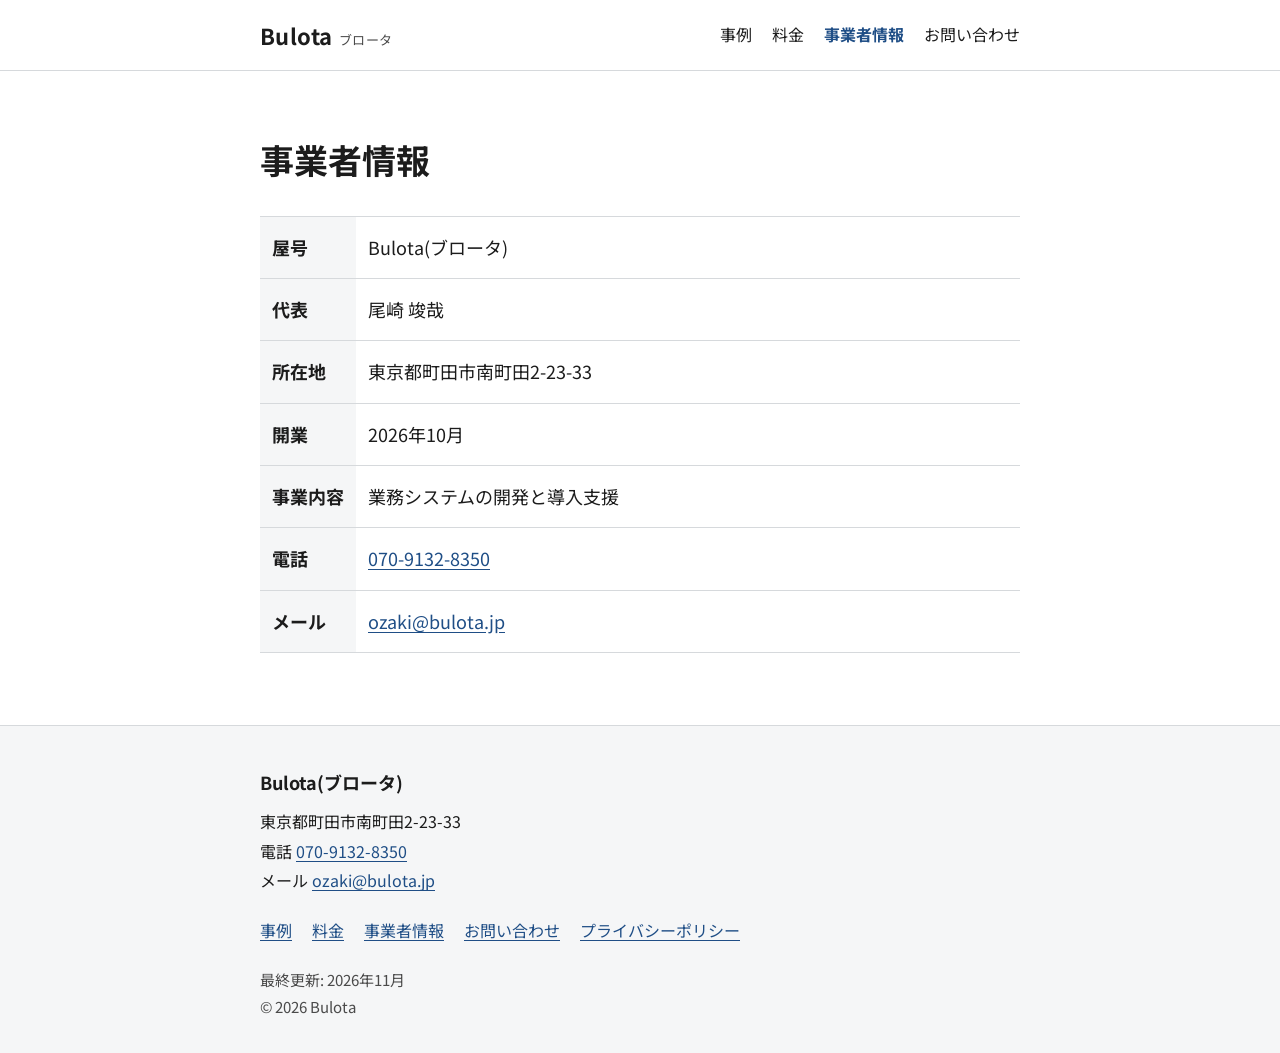
==== about.html @ a1584c13 "サイトを4ページ構成に作り直し(トップ・事例・事業者情報・プライバシーポリシー) - 白地・差し色1色・本文17px以上の落ち着いたデザインに変更 - 中小EC向けの文言・デモ動画・noteリンクを削" ====
<!DOCTYPE html>
<html lang="ja">
<head>
<meta charset="UTF-8">
<meta name="viewport" content="width=device-width, initial-scale=1">
<title>事業者情報｜Bulota(ブロータ)</title>
<meta name="description" content="Bulota(ブロータ)の事業者情報。代表 尾崎 竣哉。東京都町田市。業務システムの開発と導入支援。">
<link rel="icon" href="assets/icon_clean.svg" type="image/svg+xml">
<link rel="preconnect" href="https://fonts.googleapis.com">
<link rel="preconnect" href="https://fonts.gstatic.com" crossorigin>
<link href="https://fonts.googleapis.com/css2?family=Noto+Sans+JP:wght@400;700&display=swap" rel="stylesheet">
<link rel="stylesheet" href="styles.css">
</head>
<body>

<header class="site-header">
  <div class="wrap header-inner">
    <a class="brand" href="index.html">Bulota<span class="brand-kana">ブロータ</span></a>
    <nav class="nav" aria-label="メニュー">
      <a href="works.html">事例</a>
      <a href="index.html#price">料金</a>
      <a href="about.html" aria-current="page">事業者情報</a>
      <a href="index.html#contact">お問い合わせ</a>
    </nav>
  </div>
</header>

<main>

  <div class="page-head">
    <div class="wrap">
      <h1 class="page-title">事業者情報</h1>
    </div>
  </div>

  <section class="section" style="padding-top:24px">
    <div class="wrap">
      <table class="table">
        <tbody>
          <tr><th scope="row">屋号</th><td>Bulota(ブロータ)</td></tr>
          <tr><th scope="row">代表</th><td>尾崎 竣哉</td></tr>
          <tr><th scope="row">所在地</th><td>東京都町田市南町田2-23-33</td></tr>
          <tr><th scope="row">開業</th><td>2026年10月</td></tr>
          <tr><th scope="row">事業内容</th><td>業務システムの開発と導入支援</td></tr>
          <tr><th scope="row">電話</th><td><a href="tel:070-9132-8350">070-9132-8350</a></td></tr>
          <tr><th scope="row">メール</th><td><a href="mailto:ozaki@bulota.jp">ozaki@bulota.jp</a></td></tr>
        </tbody>
      </table>
    </div>
  </section>

</main>

<footer class="footer">
  <div class="wrap">
    <p class="footer-name">Bulota(ブロータ)</p>
    <address class="footer-info">
      東京都町田市南町田2-23-33<br>
      電話 <a href="tel:070-9132-8350">070-9132-8350</a><br>
      メール <a href="mailto:ozaki@bulota.jp">ozaki@bulota.jp</a>
    </address>
    <nav class="footer-nav" aria-label="フッターメニュー">
      <a href="works.html">事例</a>
      <a href="index.html#price">料金</a>
      <a href="about.html">事業者情報</a>
      <a href="index.html#contact">お問い合わせ</a>
      <a href="privacy.html">プライバシーポリシー</a>
    </nav>
    <p class="footer-meta">最終更新: 2026年11月<br>&copy; 2026 Bulota</p>
  </div>
</footer>

</body>
</html>
---- styles.css ----
/* Bulota — 共通スタイル
   方針: 白地に濃い文字、差し色は --accent の1色だけ。動きと飾りは入れない。
   本文はスマホで17px(16px以上)、PCで18px。 */

:root {
  --text: #1c1c1c;
  --text-sub: #4a4a4a;
  --bg: #ffffff;
  --bg-soft: #f5f6f7;   /* 区切り用の薄いグレー(色ではない) */
  --line: #d6d9dc;
  --accent: #1f4e86;    /* 差し色。リンク・ボタン・見出しの印に使う */
  --accent-dark: #173b66;
  --wrap: 760px;
  --gutter: 16px;
}

*,
*::before,
*::after { box-sizing: border-box; }

html { -webkit-text-size-adjust: 100%; }

body {
  margin: 0;
  background: var(--bg);
  color: var(--text);
  font-family: "Noto Sans JP", "Hiragino Kaku Gothic ProN", "Hiragino Sans", "Yu Gothic", "Meiryo", sans-serif;
  font-size: 17px;
  line-height: 1.85;
  overflow-wrap: anywhere;
}

@media (min-width: 760px) {
  body { font-size: 18px; }
}

img { max-width: 100%; height: auto; }

a { color: var(--accent); text-underline-offset: 3px; }
a:hover { color: var(--accent-dark); }
a:focus-visible,
.btn:focus-visible { outline: 3px solid var(--accent); outline-offset: 3px; }

h1, h2, h3 { line-height: 1.45; margin: 0; }
p { margin: 0 0 1em; }
p:last-child { margin-bottom: 0; }

.wrap {
  max-width: calc(var(--wrap) + var(--gutter) * 2);
  margin: 0 auto;
  padding: 0 var(--gutter);
}

/* 和文の途中で折り返させたくないまとまり */
.ph { display: inline-block; }

/* ---------- ヘッダー ---------- */
.site-header {
  border-bottom: 1px solid var(--line);
  background: var(--bg);
}
.header-inner {
  display: flex;
  flex-wrap: wrap;
  align-items: center;
  justify-content: space-between;
  gap: 8px 24px;
  padding-top: 14px;
  padding-bottom: 14px;
}
.brand {
  color: var(--text);
  text-decoration: none;
  font-weight: 700;
  font-size: 22px;
  letter-spacing: 0.02em;
  line-height: 1.2;
}
.brand-kana {
  font-size: 13px;
  font-weight: 400;
  color: var(--text-sub);
  margin-left: 6px;
}
.nav {
  display: flex;
  flex-wrap: wrap;
  gap: 4px 20px;
}
.nav a {
  color: var(--text);
  text-decoration: none;
  font-size: 16px;
  padding: 6px 0;
}
.nav a:hover { color: var(--accent); text-decoration: underline; }
.nav a[aria-current="page"] {
  color: var(--accent);
  font-weight: 700;
}

/* ---------- セクション ---------- */
.section { padding: 56px 0; }
.section + .section { border-top: 1px solid var(--line); }
.section-soft { background: var(--bg-soft); }

.section-title {
  font-size: 24px;
  margin-bottom: 24px;
  padding-left: 14px;
  border-left: 5px solid var(--accent);
}
@media (min-width: 760px) {
  .section { padding: 72px 0; }
  .section-title { font-size: 28px; }
}

/* ---------- トップ: 冒頭 ---------- */
.hero { padding: 56px 0 60px; }
.hero-title {
  font-size: 28px;
  margin-bottom: 20px;
}
.hero-lead {
  color: var(--text-sub);
  margin-bottom: 32px;
}
@media (min-width: 760px) {
  .hero { padding: 88px 0 92px; }
  .hero-title { font-size: 40px; }
}

/* ---------- ボタン ---------- */
.btn {
  display: inline-block;
  background: var(--accent);
  color: #fff;
  text-decoration: none;
  font-weight: 700;
  font-size: 18px;
  line-height: 1.4;
  padding: 16px 28px;
  border-radius: 6px;
  text-align: center;
}
.btn:hover { background: var(--accent-dark); color: #fff; }
@media (max-width: 480px) {
  .btn { display: block; width: 100%; }
}

/* ---------- 箇条書き ---------- */
.list {
  margin: 0;
  padding: 0;
  list-style: none;
}
.list > li {
  position: relative;
  padding: 14px 0 14px 22px;
  border-bottom: 1px solid var(--line);
}
.list > li:first-child { border-top: 1px solid var(--line); }
.list > li::before {
  content: "";
  position: absolute;
  left: 2px;
  top: calc(14px + 0.75em);
  width: 8px;
  height: 8px;
  background: var(--accent);
}

/* ---------- 事例(トップの一覧) ---------- */
.case-list {
  margin: 0 0 24px;
  padding: 0;
  list-style: none;
}
.case-list > li {
  padding: 16px 0;
  border-bottom: 1px solid var(--line);
}
.case-list > li:first-child { border-top: 1px solid var(--line); }
.case-name {
  display: block;
  font-weight: 700;
}
.more-link { font-weight: 700; }

/* ---------- 表(料金・事業者情報) ---------- */
.table {
  width: 100%;
  border-collapse: collapse;
  margin: 0;
}
.table th,
.table td {
  text-align: left;
  vertical-align: top;
  padding: 14px 12px;
  border-bottom: 1px solid var(--line);
}
.table tr:first-child th,
.table tr:first-child td { border-top: 1px solid var(--line); }
.table th {
  font-weight: 700;
  white-space: nowrap;
  width: 1%;
  background: var(--bg-soft);
}
.table .note {
  display: block;
  font-size: 0.9em;
  color: var(--text-sub);
}
/* スマホでは見出しと値を縦に積む */
@media (max-width: 560px) {
  .table,
  .table tbody,
  .table tr,
  .table th,
  .table td { display: block; width: 100%; }
  .table th { border-bottom: 0; padding-bottom: 6px; white-space: normal; }
  .table td { padding-top: 6px; }
  .table tr:first-child td { border-top: 0; }
}

/* ---------- 進め方 ---------- */
.steps {
  margin: 0;
  padding: 0;
  list-style: none;
  counter-reset: step;
}
.steps > li {
  counter-increment: step;
  display: flex;
  align-items: baseline;
  gap: 14px;
  padding: 14px 0;
  border-bottom: 1px solid var(--line);
  font-weight: 700;
}
.steps > li:first-child { border-top: 1px solid var(--line); }
.steps > li::before {
  content: counter(step);
  flex: none;
  width: 32px;
  height: 32px;
  line-height: 32px;
  text-align: center;
  border-radius: 50%;
  background: var(--accent);
  color: #fff;
  font-size: 16px;
}
.step-free {
  font-weight: 400;
  color: var(--text-sub);
}

/* ---------- 代表 ---------- */
.profile {
  display: flex;
  flex-wrap: wrap;
  gap: 24px;
  align-items: flex-start;
}
.profile-photo {
  flex: none;
  width: 160px;
  height: 160px;
  object-fit: cover;
  border-radius: 6px;
}
.profile-body { flex: 1 1 280px; }
.profile-name {
  font-size: 22px;
  font-weight: 700;
  margin-bottom: 4px;
}
.profile-kana {
  display: block;
  font-size: 15px;
  font-weight: 400;
  color: var(--text-sub);
  margin-bottom: 12px;
}

/* ---------- お問い合わせ ---------- */
.contact-list {
  margin: 24px 0 0;
  padding: 0;
  list-style: none;
}
.contact-list > li {
  padding: 16px 0;
  border-bottom: 1px solid var(--line);
}
.contact-list > li:first-child { border-top: 1px solid var(--line); }
.contact-label {
  display: block;
  font-weight: 700;
}
.contact-value {
  font-size: 20px;
  font-weight: 700;
}
.contact-sub {
  display: block;
  color: var(--text-sub);
}
.form-embed iframe {
  display: block;
  width: 100%;
  min-height: 900px;
  border: 1px solid var(--line);
  margin-top: 8px;
}
.small {
  font-size: 0.9em;
  color: var(--text-sub);
}

/* ---------- 下層ページ ---------- */
.page-head { padding: 48px 0 8px; }
.page-title { font-size: 28px; }
@media (min-width: 760px) {
  .page-head { padding: 64px 0 8px; }
  .page-title { font-size: 34px; }
}
.notice {
  background: var(--bg-soft);
  border-left: 5px solid var(--line);
  padding: 16px 18px;
  color: var(--text-sub);
}

.case + .case { margin-top: 48px; }
.case-title {
  font-size: 22px;
  margin-bottom: 4px;
}
.case-period {
  color: var(--text-sub);
  margin-bottom: 16px;
}
.case-dl { margin: 0; }
.case-dl dt {
  font-weight: 700;
  color: var(--accent);
  margin-top: 14px;
}
.case-dl dd { margin: 2px 0 0; }

.policy h2 {
  font-size: 20px;
  margin: 36px 0 10px;
}
.policy h2:first-child { margin-top: 0; }
.policy ul { padding-left: 1.4em; margin: 0 0 1em; }

/* ---------- フッター ---------- */
.footer {
  border-top: 1px solid var(--line);
  background: var(--bg-soft);
  padding: 40px 0 32px;
  font-size: 16px;
}
.footer-name {
  font-weight: 700;
  font-size: 18px;
  margin-bottom: 8px;
}
.footer-info {
  margin: 0 0 20px;
  font-style: normal;
}
.footer-nav {
  display: flex;
  flex-wrap: wrap;
  gap: 6px 20px;
  margin-bottom: 20px;
}
.footer-meta {
  color: var(--text-sub);
  font-size: 15px;
  margin: 0;
}
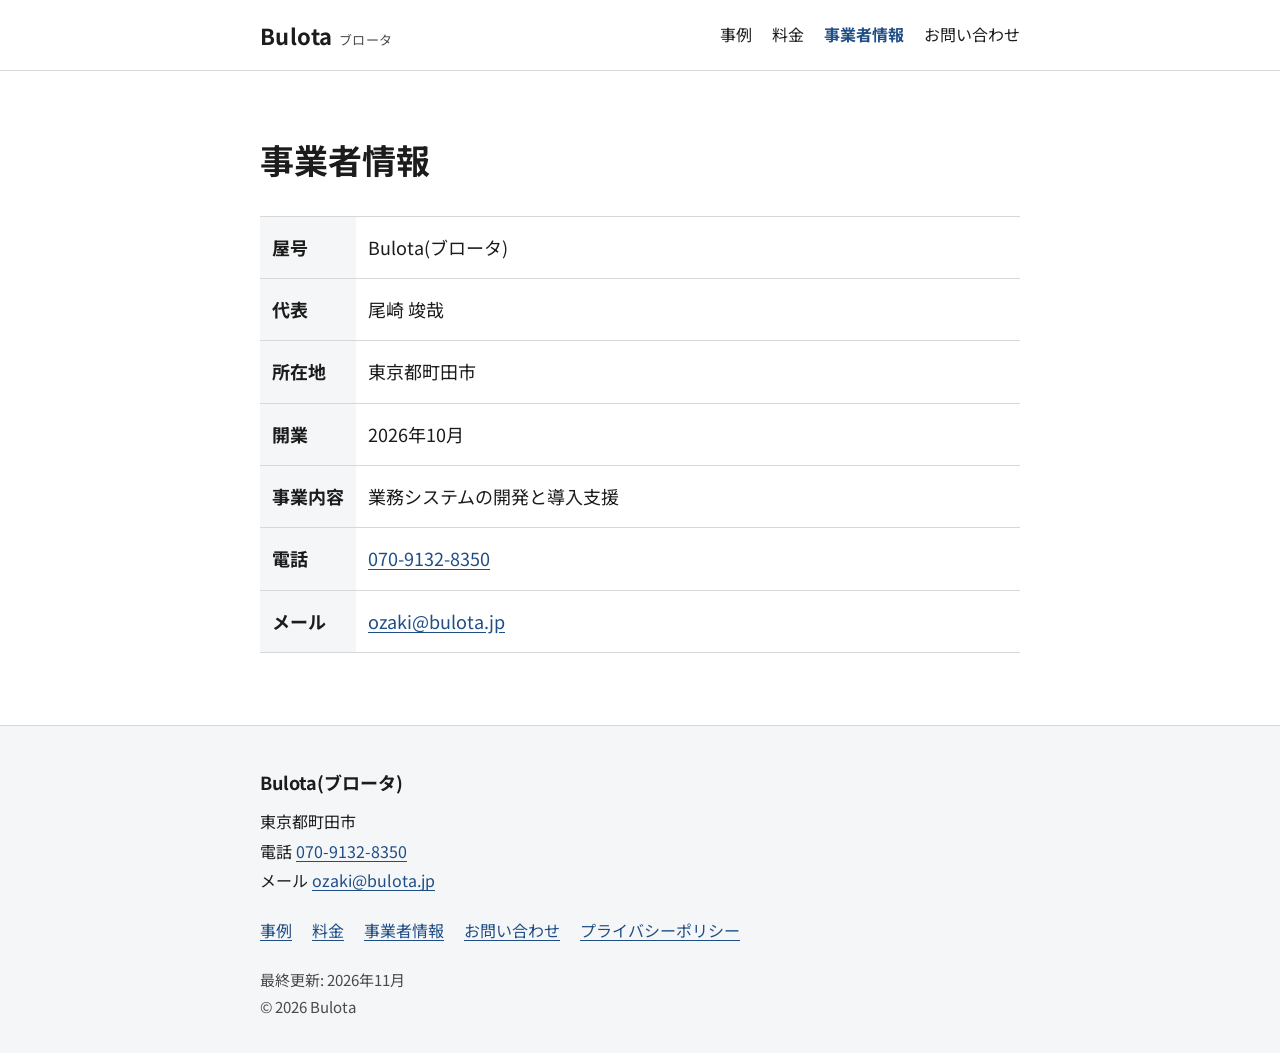
==== commit b2d41f47: "所在地を「東京都町田市」までに(番地を外す)・事例の建築業と製造業を確認が取れるまで非表示に - 4ページのフッター、事業者情報の所在地、プライバシーポリシーの事業者の住所 - index.html " ====
--- a/about.html
+++ b/about.html
@@ -39,7 +39,7 @@
         <tbody>
           <tr><th scope="row">屋号</th><td>Bulota(ブロータ)</td></tr>
           <tr><th scope="row">代表</th><td>尾崎 竣哉</td></tr>
-          <tr><th scope="row">所在地</th><td>東京都町田市南町田2-23-33</td></tr>
+          <tr><th scope="row">所在地</th><td>東京都町田市</td></tr>
           <tr><th scope="row">開業</th><td>2026年10月</td></tr>
           <tr><th scope="row">事業内容</th><td>業務システムの開発と導入支援</td></tr>
           <tr><th scope="row">電話</th><td><a href="tel:070-9132-8350">070-9132-8350</a></td></tr>
@@ -55,7 +55,7 @@
   <div class="wrap">
     <p class="footer-name">Bulota(ブロータ)</p>
     <address class="footer-info">
-      東京都町田市南町田2-23-33<br>
+      東京都町田市<br>
       電話 <a href="tel:070-9132-8350">070-9132-8350</a><br>
       メール <a href="mailto:ozaki@bulota.jp">ozaki@bulota.jp</a>
     </address>
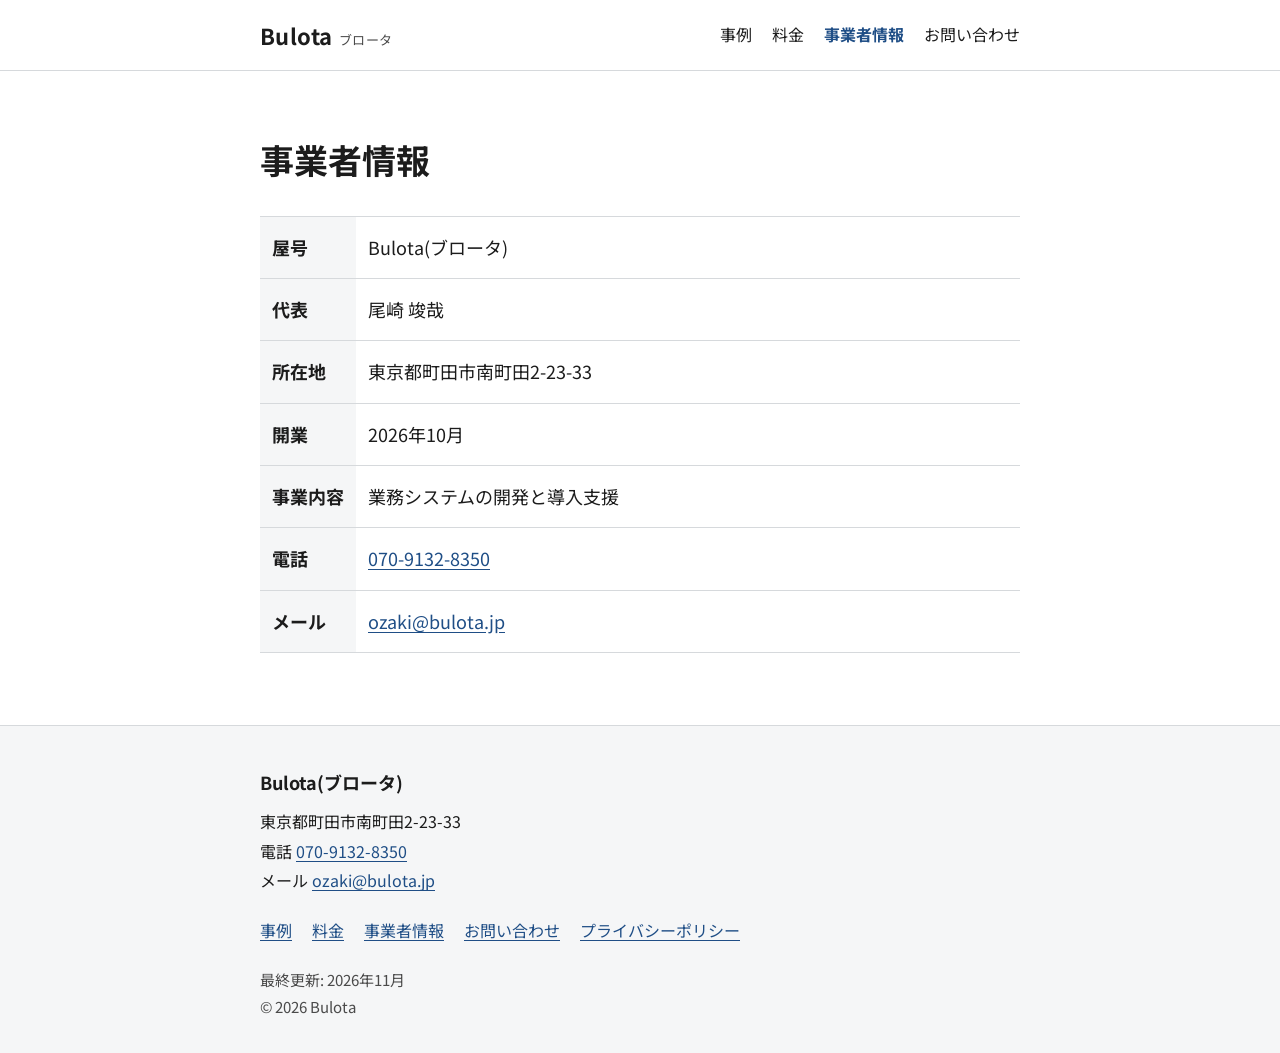
==== commit 419ce221: "所在地を番地まで戻す・隠していた事例(建築業・製造業)をファイルから消す - 4ページのフッター、事業者情報の所在地、プライバシーポリシーの事業者の住所を「東京都町田市南町田2-23-33」に - i" ====
--- a/about.html
+++ b/about.html
@@ -39,7 +39,7 @@
         <tbody>
           <tr><th scope="row">屋号</th><td>Bulota(ブロータ)</td></tr>
           <tr><th scope="row">代表</th><td>尾崎 竣哉</td></tr>
-          <tr><th scope="row">所在地</th><td>東京都町田市</td></tr>
+          <tr><th scope="row">所在地</th><td>東京都町田市南町田2-23-33</td></tr>
           <tr><th scope="row">開業</th><td>2026年10月</td></tr>
           <tr><th scope="row">事業内容</th><td>業務システムの開発と導入支援</td></tr>
           <tr><th scope="row">電話</th><td><a href="tel:070-9132-8350">070-9132-8350</a></td></tr>
@@ -55,7 +55,7 @@
   <div class="wrap">
     <p class="footer-name">Bulota(ブロータ)</p>
     <address class="footer-info">
-      東京都町田市<br>
+      東京都町田市南町田2-23-33<br>
       電話 <a href="tel:070-9132-8350">070-9132-8350</a><br>
       メール <a href="mailto:ozaki@bulota.jp">ozaki@bulota.jp</a>
     </address>
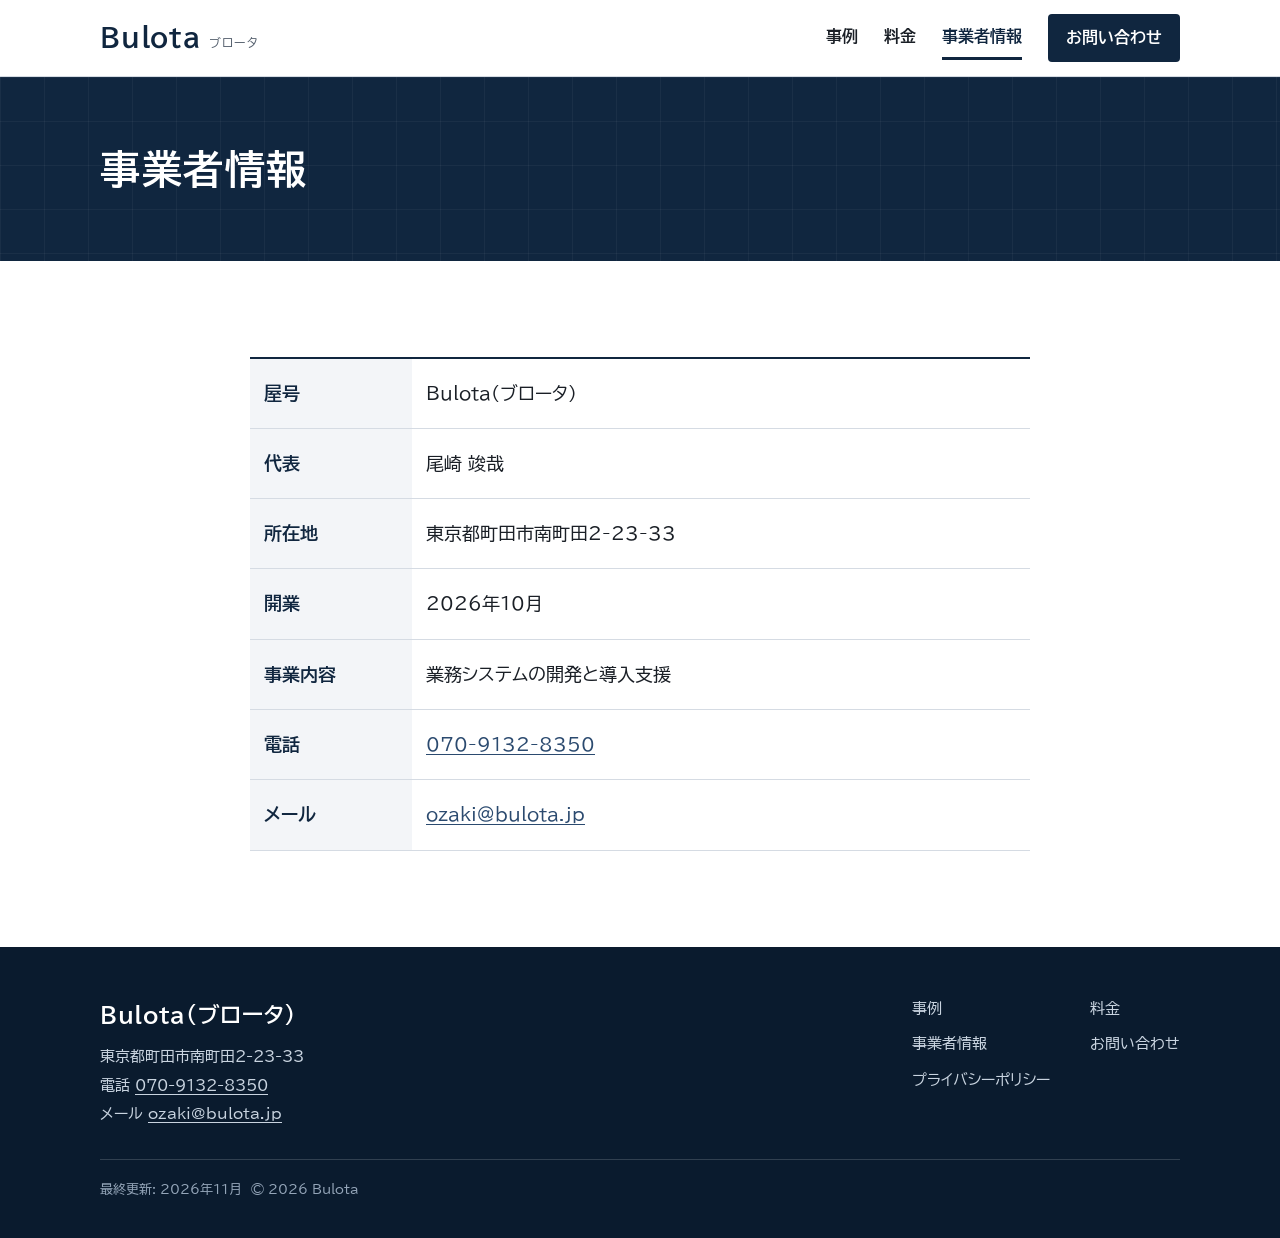
==== commit 98d31d05: "見た目を作り直し(紺と白・朱は数字と印だけ・BIZ UDPGothic)、お問い合わせフォームを埋め込み - Googleフォームを #contact に埋め込み。高さは実測に合わせて PC 1,40" ====
--- a/about.html
+++ b/about.html
@@ -8,7 +8,7 @@
 <link rel="icon" href="assets/icon_clean.svg" type="image/svg+xml">
 <link rel="preconnect" href="https://fonts.googleapis.com">
 <link rel="preconnect" href="https://fonts.gstatic.com" crossorigin>
-<link href="https://fonts.googleapis.com/css2?family=Noto+Sans+JP:wght@400;700&display=swap" rel="stylesheet">
+<link href="https://fonts.googleapis.com/css2?family=BIZ+UDPGothic:wght@400;700&display=swap" rel="stylesheet">
 <link rel="stylesheet" href="styles.css">
 </head>
 <body>
@@ -20,7 +20,7 @@
       <a href="works.html">事例</a>
       <a href="index.html#price">料金</a>
       <a href="about.html" aria-current="page">事業者情報</a>
-      <a href="index.html#contact">お問い合わせ</a>
+      <a class="nav-cta" href="index.html#contact">お問い合わせ</a>
     </nav>
   </div>
 </header>
@@ -33,8 +33,8 @@
     </div>
   </div>
 
-  <section class="section" style="padding-top:24px">
-    <div class="wrap">
+  <section class="section">
+    <div class="wrap narrow">
       <table class="table">
         <tbody>
           <tr><th scope="row">屋号</th><td>Bulota(ブロータ)</td></tr>
@@ -53,20 +53,24 @@
 
 <footer class="footer">
   <div class="wrap">
-    <p class="footer-name">Bulota(ブロータ)</p>
-    <address class="footer-info">
-      東京都町田市南町田2-23-33<br>
-      電話 <a href="tel:070-9132-8350">070-9132-8350</a><br>
-      メール <a href="mailto:ozaki@bulota.jp">ozaki@bulota.jp</a>
-    </address>
-    <nav class="footer-nav" aria-label="フッターメニュー">
-      <a href="works.html">事例</a>
-      <a href="index.html#price">料金</a>
-      <a href="about.html">事業者情報</a>
-      <a href="index.html#contact">お問い合わせ</a>
-      <a href="privacy.html">プライバシーポリシー</a>
-    </nav>
-    <p class="footer-meta">最終更新: 2026年11月<br>&copy; 2026 Bulota</p>
+    <div class="footer-grid">
+      <div>
+        <p class="footer-name">Bulota(ブロータ)</p>
+        <address class="footer-info">
+          東京都町田市南町田2-23-33<br>
+          電話 <a href="tel:070-9132-8350">070-9132-8350</a><br>
+          メール <a href="mailto:ozaki@bulota.jp">ozaki@bulota.jp</a>
+        </address>
+      </div>
+      <nav class="footer-nav" aria-label="フッターメニュー">
+        <a href="works.html">事例</a>
+        <a href="index.html#price">料金</a>
+        <a href="about.html">事業者情報</a>
+        <a href="index.html#contact">お問い合わせ</a>
+        <a href="privacy.html">プライバシーポリシー</a>
+      </nav>
+    </div>
+    <p class="footer-meta">最終更新: 2026年11月　&copy; 2026 Bulota</p>
   </div>
 </footer>
 
--- a/styles.css
+++ b/styles.css
@@ -1,389 +1,271 @@
-/* Bulota — 共通スタイル
-   方針: 白地に濃い文字、差し色は --accent の1色だけ。動きと飾りは入れない。
-   本文はスマホで17px(16px以上)、PCで18px。 */
+/* Bulota — 共通スタイル(2026-11-27 見た目を作り直し)
+   方針: 墨紺と白。朱色は「結果の数字」と「済の印」にだけ使う。
+   帳票(伝票・見積書)の罫線を、区切りと表の形に使う。
+   本文はスマホで17px、PCで18px。動きは入れない。 */
 
 :root {
-  --text: #1c1c1c;
-  --text-sub: #4a4a4a;
-  --bg: #ffffff;
-  --bg-soft: #f5f6f7;   /* 区切り用の薄いグレー(色ではない) */
-  --line: #d6d9dc;
-  --accent: #1f4e86;    /* 差し色。リンク・ボタン・見出しの印に使う */
-  --accent-dark: #173b66;
-  --wrap: 760px;
-  --gutter: 16px;
-}
-
-*,
-*::before,
-*::after { box-sizing: border-box; }
-
-html { -webkit-text-size-adjust: 100%; }
+  --ink: #10263f;        /* 墨紺。帯・見出し・ボタン */
+  --ink-deep: #0a1b2e;   /* フッター */
+  --ink-soft: #2b4a6f;   /* リンク */
+  --text: #1a1f26;
+  --text-sub: #55606e;
+  --paper: #f3f5f8;      /* 薄い区切りの地 */
+  --line: #d5dbe3;
+  --white: #ffffff;
+  --shu: #c4372b;        /* 朱。数字と印だけ */
+  --wrap: 1080px;
+  --gutter: 20px;
+}
+
+*, *::before, *::after { box-sizing: border-box; }
+html { -webkit-text-size-adjust: 100%; scroll-behavior: auto; }
 
 body {
   margin: 0;
-  background: var(--bg);
+  background: var(--white);
   color: var(--text);
-  font-family: "Noto Sans JP", "Hiragino Kaku Gothic ProN", "Hiragino Sans", "Yu Gothic", "Meiryo", sans-serif;
+  font-family: "BIZ UDPGothic", "Hiragino Kaku Gothic ProN", "Hiragino Sans", "Yu Gothic", "Meiryo", sans-serif;
   font-size: 17px;
   line-height: 1.85;
   overflow-wrap: anywhere;
 }
-
-@media (min-width: 760px) {
-  body { font-size: 18px; }
-}
-
-img { max-width: 100%; height: auto; }
-
-a { color: var(--accent); text-underline-offset: 3px; }
-a:hover { color: var(--accent-dark); }
-a:focus-visible,
-.btn:focus-visible { outline: 3px solid var(--accent); outline-offset: 3px; }
-
-h1, h2, h3 { line-height: 1.45; margin: 0; }
+@media (min-width: 900px) { body { font-size: 18px; } }
+
+img, svg { max-width: 100%; height: auto; }
+a { color: var(--ink-soft); text-underline-offset: 3px; }
+a:hover { color: var(--ink); }
+a:focus-visible, .btn:focus-visible { outline: 3px solid #f0b429; outline-offset: 3px; }
+h1, h2, h3 { line-height: 1.4; margin: 0; font-weight: 700; }
 p { margin: 0 0 1em; }
 p:last-child { margin-bottom: 0; }
-
-.wrap {
-  max-width: calc(var(--wrap) + var(--gutter) * 2);
-  margin: 0 auto;
-  padding: 0 var(--gutter);
-}
-
-/* 和文の途中で折り返させたくないまとまり */
+ul, ol { margin: 0; padding: 0; list-style: none; }
+
+.wrap { max-width: calc(var(--wrap) + var(--gutter) * 2); margin: 0 auto; padding: 0 var(--gutter); }
 .ph { display: inline-block; }
-
-/* ---------- ヘッダー ---------- */
-.site-header {
-  border-bottom: 1px solid var(--line);
-  background: var(--bg);
-}
-.header-inner {
-  display: flex;
-  flex-wrap: wrap;
-  align-items: center;
-  justify-content: space-between;
-  gap: 8px 24px;
-  padding-top: 14px;
-  padding-bottom: 14px;
-}
-.brand {
-  color: var(--text);
-  text-decoration: none;
-  font-weight: 700;
-  font-size: 22px;
-  letter-spacing: 0.02em;
-  line-height: 1.2;
-}
-.brand-kana {
-  font-size: 13px;
-  font-weight: 400;
-  color: var(--text-sub);
-  margin-left: 6px;
-}
-.nav {
-  display: flex;
-  flex-wrap: wrap;
-  gap: 4px 20px;
-}
-.nav a {
-  color: var(--text);
-  text-decoration: none;
-  font-size: 16px;
-  padding: 6px 0;
-}
-.nav a:hover { color: var(--accent); text-decoration: underline; }
-.nav a[aria-current="page"] {
-  color: var(--accent);
-  font-weight: 700;
-}
-
-/* ---------- セクション ---------- */
-.section { padding: 56px 0; }
-.section + .section { border-top: 1px solid var(--line); }
-.section-soft { background: var(--bg-soft); }
-
-.section-title {
-  font-size: 24px;
-  margin-bottom: 24px;
-  padding-left: 14px;
-  border-left: 5px solid var(--accent);
-}
-@media (min-width: 760px) {
-  .section { padding: 72px 0; }
-  .section-title { font-size: 28px; }
-}
-
-/* ---------- トップ: 冒頭 ---------- */
-.hero { padding: 56px 0 60px; }
-.hero-title {
-  font-size: 28px;
-  margin-bottom: 20px;
-}
-.hero-lead {
-  color: var(--text-sub);
-  margin-bottom: 32px;
-}
-@media (min-width: 760px) {
-  .hero { padding: 88px 0 92px; }
-  .hero-title { font-size: 40px; }
-}
+.small { font-size: 0.86em; color: var(--text-sub); }
 
 /* ---------- ボタン ---------- */
 .btn {
   display: inline-block;
-  background: var(--accent);
-  color: #fff;
+  background: var(--ink);
+  color: var(--white);
+  font-weight: 700;
   text-decoration: none;
-  font-weight: 700;
-  font-size: 18px;
+  padding: 15px 30px;
+  border-radius: 4px;
   line-height: 1.4;
-  padding: 16px 28px;
-  border-radius: 6px;
-  text-align: center;
-}
-.btn:hover { background: var(--accent-dark); color: #fff; }
-@media (max-width: 480px) {
-  .btn { display: block; width: 100%; }
-}
-
-/* ---------- 箇条書き ---------- */
-.list {
-  margin: 0;
-  padding: 0;
-  list-style: none;
-}
-.list > li {
-  position: relative;
-  padding: 14px 0 14px 22px;
-  border-bottom: 1px solid var(--line);
-}
-.list > li:first-child { border-top: 1px solid var(--line); }
-.list > li::before {
-  content: "";
-  position: absolute;
-  left: 2px;
-  top: calc(14px + 0.75em);
-  width: 8px;
-  height: 8px;
-  background: var(--accent);
-}
-
-/* ---------- 事例(トップの一覧) ---------- */
-.case-list {
-  margin: 0 0 24px;
-  padding: 0;
-  list-style: none;
-}
-.case-list > li {
-  padding: 16px 0;
-  border-bottom: 1px solid var(--line);
-}
-.case-list > li:first-child { border-top: 1px solid var(--line); }
-.case-name {
-  display: block;
-  font-weight: 700;
-}
-.more-link { font-weight: 700; }
-
-/* ---------- 表(料金・事業者情報) ---------- */
-.table {
-  width: 100%;
-  border-collapse: collapse;
-  margin: 0;
-}
-.table th,
-.table td {
-  text-align: left;
-  vertical-align: top;
-  padding: 14px 12px;
-  border-bottom: 1px solid var(--line);
-}
-.table tr:first-child th,
-.table tr:first-child td { border-top: 1px solid var(--line); }
-.table th {
-  font-weight: 700;
-  white-space: nowrap;
-  width: 1%;
-  background: var(--bg-soft);
-}
-.table .note {
-  display: block;
-  font-size: 0.9em;
-  color: var(--text-sub);
-}
-/* スマホでは見出しと値を縦に積む */
-@media (max-width: 560px) {
-  .table,
-  .table tbody,
-  .table tr,
-  .table th,
-  .table td { display: block; width: 100%; }
-  .table th { border-bottom: 0; padding-bottom: 6px; white-space: normal; }
-  .table td { padding-top: 6px; }
-  .table tr:first-child td { border-top: 0; }
+  border: 2px solid var(--ink);
+}
+.btn:hover { background: var(--ink-deep); border-color: var(--ink-deep); color: var(--white); }
+.btn-light { background: var(--white); color: var(--ink); border-color: var(--white); }
+.btn-light:hover { background: #e6ecf3; border-color: #e6ecf3; color: var(--ink); }
+
+/* ---------- ヘッダー ---------- */
+.site-header { background: var(--white); border-bottom: 1px solid var(--line); }
+.header-inner {
+  display: flex; flex-wrap: wrap; align-items: center; justify-content: space-between;
+  gap: 6px 28px; padding-top: 14px; padding-bottom: 14px;
+}
+.brand { color: var(--ink); text-decoration: none; font-weight: 700; font-size: 26px; letter-spacing: 0.03em; line-height: 1.2; }
+.brand-kana { font-size: 12px; font-weight: 400; color: var(--text-sub); margin-left: 8px; letter-spacing: 0.08em; }
+.nav { display: flex; flex-wrap: wrap; align-items: center; gap: 4px 26px; }
+.nav a { color: var(--text); text-decoration: none; font-size: 16px; font-weight: 700; padding: 6px 0; border-bottom: 3px solid transparent; }
+.nav a:hover, .nav a[aria-current="page"] { border-bottom-color: var(--ink); color: var(--ink); }
+.nav .nav-cta { background: var(--ink); color: var(--white); padding: 9px 18px; border-radius: 4px; border-bottom: 0; }
+.nav .nav-cta:hover { background: var(--ink-deep); color: var(--white); }
+@media (max-width: 520px) {
+  .nav { gap: 4px 16px; }
+  .nav a { font-size: 15px; }
+  .nav .nav-cta { padding: 7px 12px; }
+}
+
+/* ---------- トップの帯 ---------- */
+.hero {
+  background-color: var(--ink);
+  /* 伝票の罫線を思わせる、うすい方眼 */
+  background-image:
+    linear-gradient(rgba(255,255,255,0.045) 1px, transparent 1px),
+    linear-gradient(90deg, rgba(255,255,255,0.045) 1px, transparent 1px);
+  background-size: 44px 44px;
+  color: var(--white);
+}
+.hero-inner { display: grid; gap: 36px; align-items: center; padding-top: 56px; padding-bottom: 56px; }
+.hero-title { font-size: clamp(31px, 5.2vw, 54px); line-height: 1.32; letter-spacing: 0.02em; }
+.hero-lead { margin-top: 22px; font-size: 1.04em; color: #dbe4ee; max-width: 30em; }
+.hero-actions { margin-top: 30px; display: flex; flex-wrap: wrap; align-items: center; gap: 14px 26px; }
+.hero-tel { color: var(--white); font-weight: 700; text-decoration: none; font-size: 1.15em; letter-spacing: 0.03em; }
+.hero-tel span { display: block; font-size: 12px; font-weight: 400; color: #b9c7d6; letter-spacing: 0.05em; line-height: 1.5; }
+.hero-figure { margin: 0; }
+.hero-figure svg { display: block; width: 100%; }
+.hero-figure figcaption { font-size: 12px; color: #9fb0c3; margin-top: 8px; text-align: right; }
+@media (min-width: 900px) {
+  .hero-inner { grid-template-columns: 1.05fr 0.95fr; gap: 48px; padding-top: 84px; padding-bottom: 84px; }
+}
+
+/* ---------- 3つのお約束(帯の下) ---------- */
+.assure { border-bottom: 1px solid var(--line); }
+.assure-list { display: grid; }
+.assure-list li { padding: 18px 0; border-top: 1px solid var(--line); font-weight: 700; color: var(--ink); line-height: 1.6; }
+.assure-list li:first-child { border-top: 0; }
+.assure-list li span { display: block; font-weight: 400; font-size: 0.84em; color: var(--text-sub); }
+@media (min-width: 900px) {
+  .assure-list { grid-template-columns: repeat(3, 1fr); }
+  .assure-list li { border-top: 0; border-left: 1px solid var(--line); padding: 26px 28px; }
+  .assure-list li:first-child { border-left: 0; padding-left: 0; }
+}
+
+/* ---------- 節の共通(左に見出し、右に中身) ---------- */
+.section { padding: 60px 0; }
+.section-paper { background: var(--paper); }
+.section-grid { display: grid; gap: 26px; }
+.section-title { font-size: clamp(24px, 3.2vw, 32px); color: var(--ink); letter-spacing: 0.03em; }
+.section-title::after { content: ""; display: block; width: 44px; height: 4px; background: var(--ink); margin-top: 16px; }
+.section-note { margin-top: 16px; font-size: 0.9em; color: var(--text-sub); }
+@media (min-width: 900px) {
+  .section { padding: 96px 0; }
+  .section-grid { grid-template-columns: 280px 1fr; gap: 56px; }
+}
+
+/* ---------- こんな作業 ---------- */
+.problems { display: grid; gap: 0; border-top: 2px solid var(--ink); }
+.problems li { display: grid; grid-template-columns: 52px 1fr; gap: 18px; align-items: center; padding: 22px 0; border-bottom: 1px solid var(--line); font-weight: 700; font-size: 1.04em; line-height: 1.65; }
+.problems svg { width: 52px; height: 52px; }
+
+/* ---------- 事例 ---------- */
+.cases { display: grid; gap: 22px; }
+.case-card { background: var(--white); border: 1px solid var(--line); border-top: 4px solid var(--ink); padding: 26px 24px; display: grid; gap: 18px; }
+.case-kind { font-size: 1.16em; font-weight: 700; color: var(--ink); }
+.case-kind small { display: block; font-size: 13px; font-weight: 400; color: var(--text-sub); }
+.case-text { color: var(--text); }
+.case-result { border-top: 1px dashed var(--line); padding-top: 16px; }
+.case-result-label { font-size: 13px; color: var(--text-sub); display: block; }
+.case-figure { font-weight: 700; color: var(--shu); font-size: clamp(30px, 4.6vw, 42px); line-height: 1.25; letter-spacing: 0.02em; }
+.case-figure .to { color: var(--text-sub); font-size: 0.55em; padding: 0 0.35em; }
+.case-figure small { font-size: 0.45em; color: var(--text-sub); font-weight: 400; display: block; margin-top: 4px; }
+.tag { display: inline-block; border: 1.5px solid var(--ink); color: var(--ink); font-weight: 700; font-size: 14px; padding: 3px 12px; border-radius: 2px; line-height: 1.5; }
+.more-link { font-weight: 700; display: inline-block; margin-top: 22px; }
+@media (min-width: 700px) { .cases { grid-template-columns: 1fr 1fr; } }
+
+/* 事例ページの詳しい表 */
+.case-detail { background: var(--white); border: 1px solid var(--line); border-top: 4px solid var(--ink); padding: 28px 24px; margin-bottom: 26px; }
+.case-detail h2 { font-size: 1.3em; color: var(--ink); margin-bottom: 16px; }
+.case-dl { margin: 0; display: grid; }
+.case-dl dt { font-weight: 700; color: var(--ink); font-size: 0.9em; padding-top: 14px; border-top: 1px solid var(--line); }
+.case-dl dd { margin: 0; padding: 4px 0 14px; }
+.case-dl dt:first-of-type { border-top: 0; padding-top: 0; }
+@media (min-width: 700px) {
+  .case-detail { padding: 36px 40px; }
+  .case-dl { grid-template-columns: 9em 1fr; }
+  .case-dl dt, .case-dl dd { padding: 16px 0; border-top: 1px solid var(--line); }
+  .case-dl dt:first-of-type, .case-dl dt:first-of-type + dd { border-top: 0; padding-top: 0; }
+}
+.notice { background: var(--paper); border-left: 4px solid var(--ink); padding: 14px 18px; font-size: 0.9em; margin-bottom: 30px; }
+
+/* ---------- 料金(見積書の形) ---------- */
+.ledger { width: 100%; border-collapse: collapse; background: var(--white); border-top: 3px double var(--ink); border-bottom: 3px double var(--ink); }
+.ledger th, .ledger td { text-align: left; vertical-align: top; padding: 20px 16px; border-bottom: 1px solid var(--line); }
+.ledger tr:last-child th, .ledger tr:last-child td { border-bottom: 0; }
+.ledger th { font-weight: 700; color: var(--ink); width: 40%; }
+.ledger .amount { font-weight: 700; font-size: 1.22em; color: var(--ink); line-height: 1.5; display: block; }
+.ledger .note { display: block; font-size: 0.82em; color: var(--text-sub); line-height: 1.7; margin-top: 2px; }
+@media (max-width: 599px) {
+  .ledger th, .ledger td { display: block; width: 100%; }
+  .ledger th { padding-bottom: 2px; border-bottom: 0; }
+  .ledger td { padding-top: 0; }
 }
 
 /* ---------- 進め方 ---------- */
-.steps {
-  margin: 0;
-  padding: 0;
-  list-style: none;
-  counter-reset: step;
-}
-.steps > li {
-  counter-increment: step;
-  display: flex;
-  align-items: baseline;
-  gap: 14px;
-  padding: 14px 0;
-  border-bottom: 1px solid var(--line);
-  font-weight: 700;
-}
-.steps > li:first-child { border-top: 1px solid var(--line); }
-.steps > li::before {
-  content: counter(step);
-  flex: none;
-  width: 32px;
-  height: 32px;
-  line-height: 32px;
-  text-align: center;
-  border-radius: 50%;
-  background: var(--accent);
-  color: #fff;
-  font-size: 16px;
-}
-.step-free {
-  font-weight: 400;
-  color: var(--text-sub);
-}
+.steps { display: grid; gap: 0; counter-reset: step; }
+.steps li { counter-increment: step; position: relative; padding: 0 0 26px 62px; font-weight: 700; line-height: 1.6; min-height: 62px; }
+.steps li::before {
+  content: counter(step); position: absolute; left: 0; top: 0;
+  width: 42px; height: 42px; border-radius: 50%; background: var(--ink); color: var(--white);
+  display: grid; place-items: center; font-size: 18px;
+}
+.steps li::after { content: ""; position: absolute; left: 20px; top: 42px; bottom: 0; width: 2px; background: var(--line); }
+.steps li:last-child::after { display: none; }
+.steps .step-sub { display: block; font-weight: 400; font-size: 0.84em; color: var(--text-sub); }
+@media (min-width: 900px) {
+  .steps { grid-template-columns: repeat(4, 1fr); }
+  .steps li { padding: 62px 18px 0 0; min-height: 0; }
+  .steps li::after { left: 42px; right: 0; top: 20px; bottom: auto; width: auto; height: 2px; }
+}
+.promise { margin-top: 36px; border: 1px solid var(--line); background: var(--white); padding: 24px; }
+.promise h3 { font-size: 1em; color: var(--ink); margin-bottom: 10px; }
+.promise li { padding-left: 1.3em; position: relative; line-height: 1.75; margin-top: 6px; }
+.promise li::before { content: ""; position: absolute; left: 0; top: 0.62em; width: 9px; height: 9px; background: var(--ink); }
 
 /* ---------- 代表 ---------- */
-.profile {
-  display: flex;
-  flex-wrap: wrap;
-  gap: 24px;
-  align-items: flex-start;
-}
-.profile-photo {
-  flex: none;
-  width: 160px;
-  height: 160px;
-  object-fit: cover;
-  border-radius: 6px;
-}
-.profile-body { flex: 1 1 280px; }
-.profile-name {
-  font-size: 22px;
-  font-weight: 700;
-  margin-bottom: 4px;
-}
-.profile-kana {
-  display: block;
-  font-size: 15px;
-  font-weight: 400;
-  color: var(--text-sub);
-  margin-bottom: 12px;
-}
-
-/* ---------- お問い合わせ ---------- */
-.contact-list {
-  margin: 24px 0 0;
-  padding: 0;
-  list-style: none;
-}
-.contact-list > li {
-  padding: 16px 0;
-  border-bottom: 1px solid var(--line);
-}
-.contact-list > li:first-child { border-top: 1px solid var(--line); }
-.contact-label {
-  display: block;
-  font-weight: 700;
-}
-.contact-value {
-  font-size: 20px;
-  font-weight: 700;
-}
-.contact-sub {
-  display: block;
-  color: var(--text-sub);
-}
-.form-embed iframe {
-  display: block;
-  width: 100%;
-  min-height: 900px;
-  border: 1px solid var(--line);
-  margin-top: 8px;
-}
-.small {
-  font-size: 0.9em;
-  color: var(--text-sub);
-}
-
-/* ---------- 下層ページ ---------- */
-.page-head { padding: 48px 0 8px; }
-.page-title { font-size: 28px; }
-@media (min-width: 760px) {
-  .page-head { padding: 64px 0 8px; }
-  .page-title { font-size: 34px; }
-}
-.notice {
-  background: var(--bg-soft);
-  border-left: 5px solid var(--line);
-  padding: 16px 18px;
-  color: var(--text-sub);
-}
-
-.case + .case { margin-top: 48px; }
-.case-title {
-  font-size: 22px;
-  margin-bottom: 4px;
-}
-.case-period {
-  color: var(--text-sub);
-  margin-bottom: 16px;
-}
-.case-dl { margin: 0; }
-.case-dl dt {
-  font-weight: 700;
-  color: var(--accent);
-  margin-top: 14px;
-}
-.case-dl dd { margin: 2px 0 0; }
-
-.policy h2 {
-  font-size: 20px;
-  margin: 36px 0 10px;
-}
+.profile { display: grid; gap: 24px; align-items: start; }
+.profile-photo { width: 160px; height: 160px; object-fit: cover; border-radius: 4px; display: block; }
+.profile-name { font-size: 1.5em; font-weight: 700; color: var(--ink); line-height: 1.4; margin-bottom: 10px; }
+.profile-kana { font-size: 13px; font-weight: 400; color: var(--text-sub); margin-left: 12px; letter-spacing: 0.08em; }
+.profile-role { font-size: 14px; font-weight: 400; color: var(--text-sub); display: block; letter-spacing: 0.06em; }
+@media (min-width: 700px) { .profile.has-photo { grid-template-columns: 160px 1fr; gap: 36px; } }
+
+/* ---------- お問い合わせ(紺の帯) ---------- */
+.contact { background: var(--ink); color: var(--white); padding: 64px 0; }
+.contact-grid { display: grid; gap: 34px; }
+.contact h2 { font-size: clamp(24px, 3.2vw, 32px); letter-spacing: 0.03em; }
+.contact-lead { margin-top: 16px; color: #dbe4ee; }
+.contact-list { margin-top: 26px; display: grid; gap: 0; border-top: 1px solid rgba(255,255,255,0.22); }
+.contact-list li { padding: 18px 0; border-bottom: 1px solid rgba(255,255,255,0.22); }
+.contact-label { display: block; font-size: 13px; color: #b9c7d6; letter-spacing: 0.06em; }
+.contact-value { color: var(--white); font-weight: 700; font-size: 1.45em; text-decoration: none; letter-spacing: 0.02em; line-height: 1.5; }
+.contact-value:hover { color: var(--white); text-decoration: underline; }
+.contact-sub { display: block; font-size: 13px; color: #b9c7d6; }
+.contact a.small, .contact .small a { color: #dbe4ee; }
+.contact .small { color: #b9c7d6; }
+.form-panel { background: var(--white); border-radius: 4px; padding: 10px; color: var(--text); }
+/* フォームの高さ(実測: PC幅549pxで1,278px / 295pxで1,384px / 240pxで1,503px。未入力エラーの分を足す)。
+   質問を増やしたら測り直す */
+.form-panel iframe { display: block; width: 100%; height: 1520px; border: 0; }
+@media (max-width: 360px) { .form-panel iframe { height: 1640px; } }
+@media (min-width: 900px) { .form-panel iframe { height: 1400px; } }
+.form-panel .small { display: block; padding: 8px 8px 4px; }
+.contact .form-panel a.small { color: var(--ink-soft); }
+@media (min-width: 900px) {
+  .contact { padding: 96px 0; }
+  .contact-grid { grid-template-columns: 0.85fr 1.15fr; gap: 56px; align-items: start; }
+}
+
+/* ---------- 下層ページの見出し帯 ---------- */
+.page-head {
+  background-color: var(--ink);
+  background-image:
+    linear-gradient(rgba(255,255,255,0.045) 1px, transparent 1px),
+    linear-gradient(90deg, rgba(255,255,255,0.045) 1px, transparent 1px);
+  background-size: 44px 44px;
+  color: var(--white); padding: 44px 0;
+}
+.page-title { font-size: clamp(28px, 4.4vw, 40px); letter-spacing: 0.04em; }
+@media (min-width: 900px) { .page-head { padding: 64px 0; } }
+.narrow { max-width: 820px; }
+
+/* 事業者情報の表 */
+.table { width: 100%; border-collapse: collapse; border-top: 2px solid var(--ink); }
+.table th, .table td { text-align: left; vertical-align: top; padding: 18px 14px; border-bottom: 1px solid var(--line); }
+.table th { width: 9em; font-weight: 700; color: var(--ink); background: var(--paper); }
+
+/* プライバシーポリシー */
+.policy h2 { font-size: 1.12em; color: var(--ink); margin: 34px 0 8px; padding-left: 12px; border-left: 4px solid var(--ink); }
 .policy h2:first-child { margin-top: 0; }
-.policy ul { padding-left: 1.4em; margin: 0 0 1em; }
+
+/* 下の呼びかけ */
+.cta-band { background: var(--paper); padding: 56px 0; }
+.cta-band p { font-weight: 700; font-size: 1.1em; color: var(--ink); margin-bottom: 20px; }
 
 /* ---------- フッター ---------- */
-.footer {
-  border-top: 1px solid var(--line);
-  background: var(--bg-soft);
-  padding: 40px 0 32px;
-  font-size: 16px;
-}
-.footer-name {
-  font-weight: 700;
-  font-size: 18px;
-  margin-bottom: 8px;
-}
-.footer-info {
-  margin: 0 0 20px;
-  font-style: normal;
-}
-.footer-nav {
-  display: flex;
-  flex-wrap: wrap;
-  gap: 6px 20px;
-  margin-bottom: 20px;
-}
-.footer-meta {
-  color: var(--text-sub);
-  font-size: 15px;
-  margin: 0;
-}
+.footer { background: var(--ink-deep); color: #c9d4e0; padding: 48px 0 36px; font-size: 15px; }
+.footer-grid { display: grid; gap: 26px; }
+.footer-name { font-weight: 700; color: var(--white); font-size: 22px; letter-spacing: 0.03em; margin-bottom: 8px; }
+.footer-info { font-style: normal; line-height: 1.9; }
+.footer a { color: #c9d4e0; }
+.footer a:hover { color: var(--white); }
+.footer-nav { display: grid; gap: 8px; align-content: start; }
+.footer-nav a { text-decoration: none; }
+.footer-nav a:hover { text-decoration: underline; }
+.footer-meta { margin-top: 30px; padding-top: 18px; border-top: 1px solid rgba(255,255,255,0.16); font-size: 13px; color: #94a5b8; }
+@media (min-width: 700px) { .footer-grid { grid-template-columns: 1fr auto; gap: 60px; } .footer-nav { grid-template-columns: repeat(2, auto); gap: 8px 40px; } }
+
+@media print { .hero, .contact, .page-head, .footer { -webkit-print-color-adjust: exact; print-color-adjust: exact; } }
